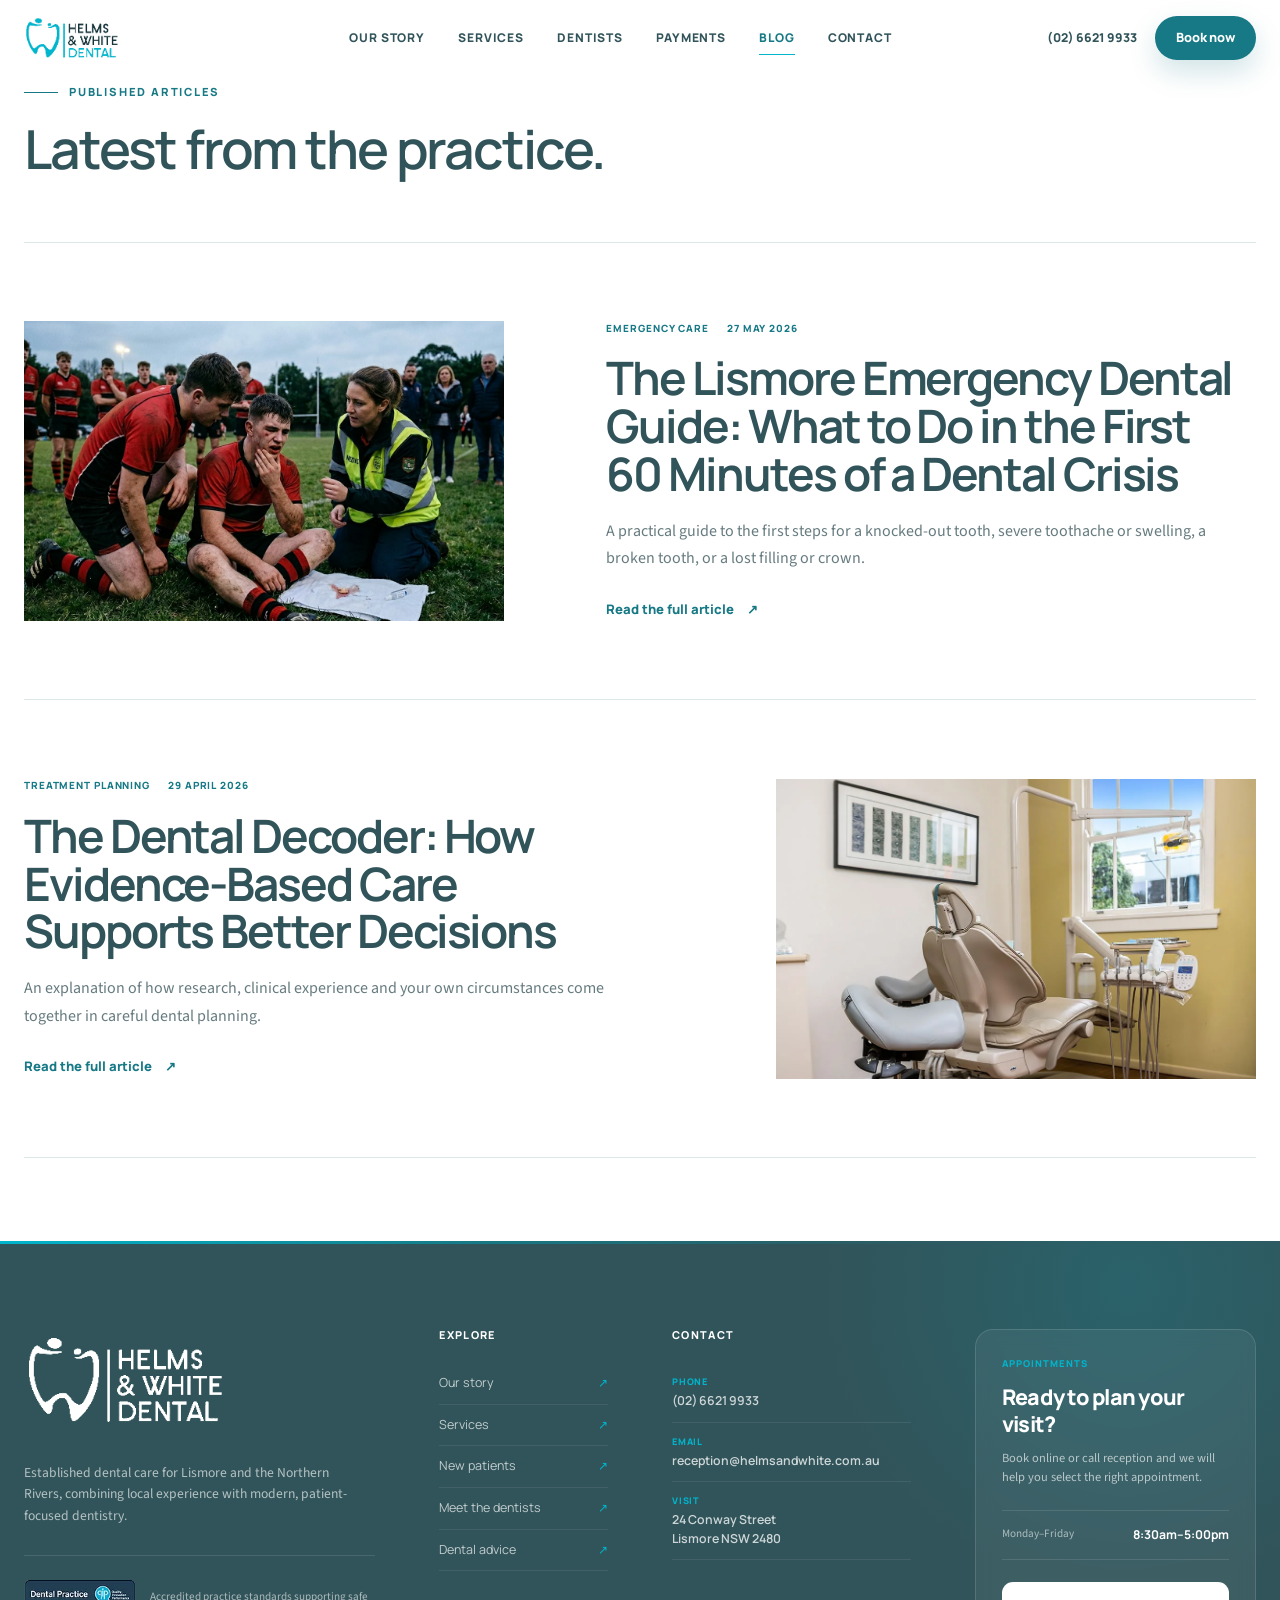
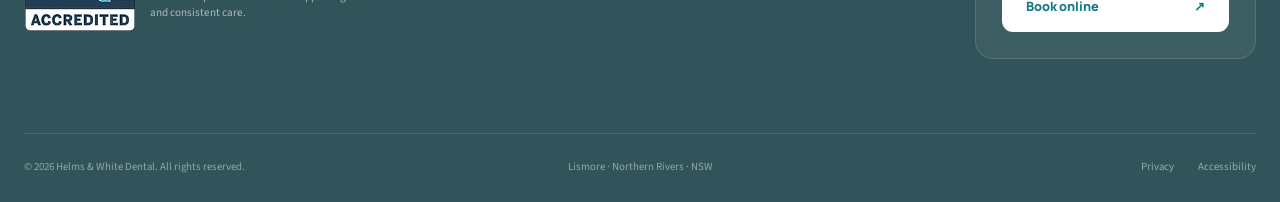
==== pages/blog.html @ 9ce8927b "content: completed the pages" ====
<!doctype html>
<html lang="en-AU">
  <head>
    <meta charset="utf-8" />
    <meta name="viewport" content="width=device-width, initial-scale=1" />

    <meta
      name="description"
      content="Read practical dental articles from Helms & White Dental in Lismore, including emergency guidance and an explanation of evidence-based dental care."
    />
    <meta name="theme-color" content="#ffffff" />

    <title>Dental Articles | Helms &amp; White Dental</title>

    <link rel="preconnect" href="https://fonts.googleapis.com" />
    <link rel="preconnect" href="https://fonts.gstatic.com" crossorigin />
    <link
      href="https://fonts.googleapis.com/css2?family=Manrope:wght@500;600;700;800&amp;family=Source+Sans+3:wght@400;500;600;700&amp;display=swap"
      rel="stylesheet"
    />

    <link
      rel="preload"
      as="image"
      href="../assets/images/blog/emergency-dental-guide.png"
      type="image/png"
    />

    <link rel="stylesheet" href="../assets/css/main.css" />
    <link rel="stylesheet" href="../assets/css/pages/blog.css" />

    <script type="application/ld+json">
      {
        "@context": "https://schema.org",
        "@type": "Blog",
        "name": "Helms & White Dental Articles",
        "url": "https://helmsandwhite.com.au/blog/",
        "publisher": {
          "@type": "Dentist",
          "name": "Helms & White Dental",
          "telephone": "+61 2 6621 9933"
        },
        "blogPost": [
          {
            "@type": "BlogPosting",
            "headline": "The Lismore Emergency Dental Guide",
            "datePublished": "2026-05-27",
            "url": "https://helmsandwhite.com.au/blog/emergency-dental-guide/"
          },
          {
            "@type": "BlogPosting",
            "headline": "The Dental Decoder: Understanding Evidence-Based Care",
            "datePublished": "2026-04-29",
            "url": "https://helmsandwhite.com.au/blog/evidence-based-care/"
          }
        ]
      }
    </script>
  </head>

  <body class="page-blog page-blog-index">
    <a class="skip-link" href="#main-content">Skip to main content</a>

    <header class="site-header" data-js="site-header">
      <div class="container site-header__inner">
        <a
          class="site-header__brand"
          href="../index.html"
          aria-label="Helms and White Dental home"
        >
          <img
            src="../assets/images/brand/logo-primary.png"
            alt="Helms &amp; White Dental"
            width="251"
            height="124"
          />
        </a>

        <button
          class="site-header__menu-toggle"
          type="button"
          aria-controls="site-navigation"
          aria-expanded="false"
          aria-label="Open navigation"
          data-js="menu-toggle"
        >
          <span class="sr-only">Toggle navigation</span>
          <span></span>
          <span></span>
          <span></span>
        </button>

        <nav
          class="site-nav"
          id="site-navigation"
          aria-label="Primary navigation"
          data-js="site-nav"
        >
          <a href="our-story.html">Our story</a>
          <a href="services.html">Services</a>
          <a href="dentists.html">Dentists</a>
          <a href="payments.html">Payments</a>
          <a href="blog.html" aria-current="page">Blog</a>
          <a href="contact.html">Contact</a>
        </nav>

        <div class="site-header__actions">
          <a
            class="site-header__phone"
            href="tel:+61266219933"
            aria-label="Call Helms and White Dental"
          >
            (02) 6621 9933
          </a>

          <a
            class="button button--primary site-header__cta"
            href="https://booking.au.hsone.app/soe/new?pid=AULHL01"
          >
            Book now
          </a>
        </div>
      </div>
    </header>

    <main id="main-content">
    

      <section
        class="section blog-index"
        aria-labelledby="published-articles-title"
      >
        <div class="container">
          <header class="blog-index__header">
            <p class="eyebrow">
              <span></span>
              Published articles
            </p>

            <h2 id="published-articles-title">Latest from the practice.</h2>
          </header>

          <div class="blog-index__list">
            <article class="blog-preview">
              <a
                class="blog-preview__media"
                href="blog/emergency-dental-guide.html"
                aria-label="Read the Lismore Emergency Dental Guide"
              >
                <img
                  src="../assets/images/home/blog/emergency-dental-guide.webp"
                  alt="Dental emergency guidance from Helms and White Dental"
                  width="1024"
                  height="559"
                />
              </a>

              <div class="blog-preview__content">
                <div class="blog-preview__meta">
                  <span>Emergency care</span>
                  <time datetime="2026-05-27">27 May 2026</time>
                </div>

                <h3>
                  <a href="blog/emergency-dental-guide.html">
                    The Lismore Emergency Dental Guide: What to Do in the First
                    60 Minutes of a Dental Crisis
                  </a>
                </h3>

                <p>
                  A practical guide to the first steps for a knocked-out tooth,
                  severe toothache or swelling, a broken tooth, or a lost
                  filling or crown.
                </p>

                <a class="text-link" href="blog/emergency-dental-guide.html">
                  Read the full article
                  <span aria-hidden="true">↗</span>
                </a>
              </div>
            </article>

            <article class="blog-preview blog-preview--reverse">
              <a
                class="blog-preview__media"
                href="blog/evidence-based-care.html"
                aria-label="Read about evidence-based dental care"
              >
                <img
                  src="../assets/images/home/blog/evidence-based-care.webp"
                  alt="Dentist explaining evidence-based treatment options"
                  width="1024"
                  height="683"
                  loading="lazy"
                  decoding="async"
                />
              </a>

              <div class="blog-preview__content">
                <div class="blog-preview__meta">
                  <span>Treatment planning</span>
                  <time datetime="2026-04-29">29 April 2026</time>
                </div>

                <h3>
                  <a href="blog/evidence-based-care.html">
                    The Dental Decoder: How Evidence-Based Care Supports Better
                    Decisions
                  </a>
                </h3>

                <p>
                  An explanation of how research, clinical experience and your
                  own circumstances come together in careful dental planning.
                </p>

                <a class="text-link" href="blog/evidence-based-care.html">
                  Read the full article
                  <span aria-hidden="true">↗</span>
                </a>
              </div>
            </article>
          </div>
        </div>
      </section>
    </main>

    <footer class="site-footer">
      <div class="container site-footer__main">
        <div class="site-footer__brand">
          <a
            class="site-footer__logo"
            href="../index.html"
            aria-label="Helms and White Dental home"
          >
            <img
              src="../assets/images/brand/logo-reversed.png"
              alt="Helms &amp; White Dental"
              width="251"
              height="124"
            />
          </a>

          <p>
            Established dental care for Lismore and the Northern Rivers,
            combining local experience with modern, patient-focused dentistry.
          </p>

          <div class="site-footer__accreditation">
            <img
              src="../assets/images/brand/accreditation-badge.png"
              alt="Dental Practice Accredited by Quality Innovation Performance"
              width="162"
              height="79"
              loading="lazy"
              decoding="async"
            />
            <span>
              Accredited practice standards supporting safe and consistent care.
            </span>
          </div>
        </div>

        <nav class="site-footer__links" aria-label="Footer navigation">
          <h2>Explore</h2>

          <a href="our-story.html">
            <span>Our story</span>
            <i aria-hidden="true">↗</i>
          </a>

          <a href="services.html">
            <span>Services</span>
            <i aria-hidden="true">↗</i>
          </a>

          <a href="../index.html#new-patients">
            <span>New patients</span>
            <i aria-hidden="true">↗</i>
          </a>

          <a href="dentists.html">
            <span>Meet the dentists</span>
            <i aria-hidden="true">↗</i>
          </a>

          <a href="blog.html">
            <span>Dental advice</span>
            <i aria-hidden="true">↗</i>
          </a>
        </nav>

        <div class="site-footer__contact">
          <h2>Contact</h2>

          <a href="tel:+61266219933">
            <small>Phone</small>
            <strong>(02) 6621 9933</strong>
          </a>

          <a href="mailto:reception@helmsandwhite.com.au">
            <small>Email</small>
            <strong>reception@helmsandwhite.com.au</strong>
          </a>

          <a
            href="https://maps.google.com/?q=24+Conway+Street+Lismore+NSW+2480"
            target="_blank"
            rel="noopener"
          >
            <small>Visit</small>
            <strong>
              24 Conway Street<br />
              Lismore NSW 2480
            </strong>
          </a>
        </div>

        <div class="site-footer__booking">
          <p class="site-footer__booking-label">Appointments</p>
          <h2>Ready to plan your visit?</h2>
          <p>
            Book online or call reception and we will help you select the right
            appointment.
          </p>

          <div class="site-footer__hours">
            <span>Monday–Friday</span>
            <strong>8:30am–5:00pm</strong>
          </div>

          <a
            class="button button--white button--full"
            href="https://booking.au.hsone.app/soe/new?pid=AULHL01"
          >
            Book online
            <span aria-hidden="true">↗</span>
          </a>
        </div>
      </div>

      <div class="container site-footer__bottom">
        <p>
          © <span id="current-year" data-js="current-year">2026</span>
          Helms &amp; White Dental. All rights reserved.
        </p>

        <p class="site-footer__location">Lismore · Northern Rivers · NSW</p>

        <div class="site-footer__legal">
          <a href="#">Privacy</a>
          <a href="#">Accessibility</a>
        </div>
      </div>
    </footer>

    <div class="mobile-actions" aria-label="Quick booking actions">
      <a href="tel:+61266219933">Call clinic</a>
      <a href="https://booking.au.hsone.app/soe/new?pid=AULHL01">
        Book online
      </a>
    </div>

    <script src="../assets/js/site.js" defer></script>
  </body>
</html>
---- assets/css/main.css ----
@import url("./base/foundation.css");
@import url("./components/ui.css");
@import url("./layout/header.css");
@import url("./layout/footer.css");
@import url("./utilities/accessibility.css");
---- assets/css/pages/blog.css ----
@import url("./blog/page.css");
@import url("./blog/index.css");
@import url("./blog/article.css");
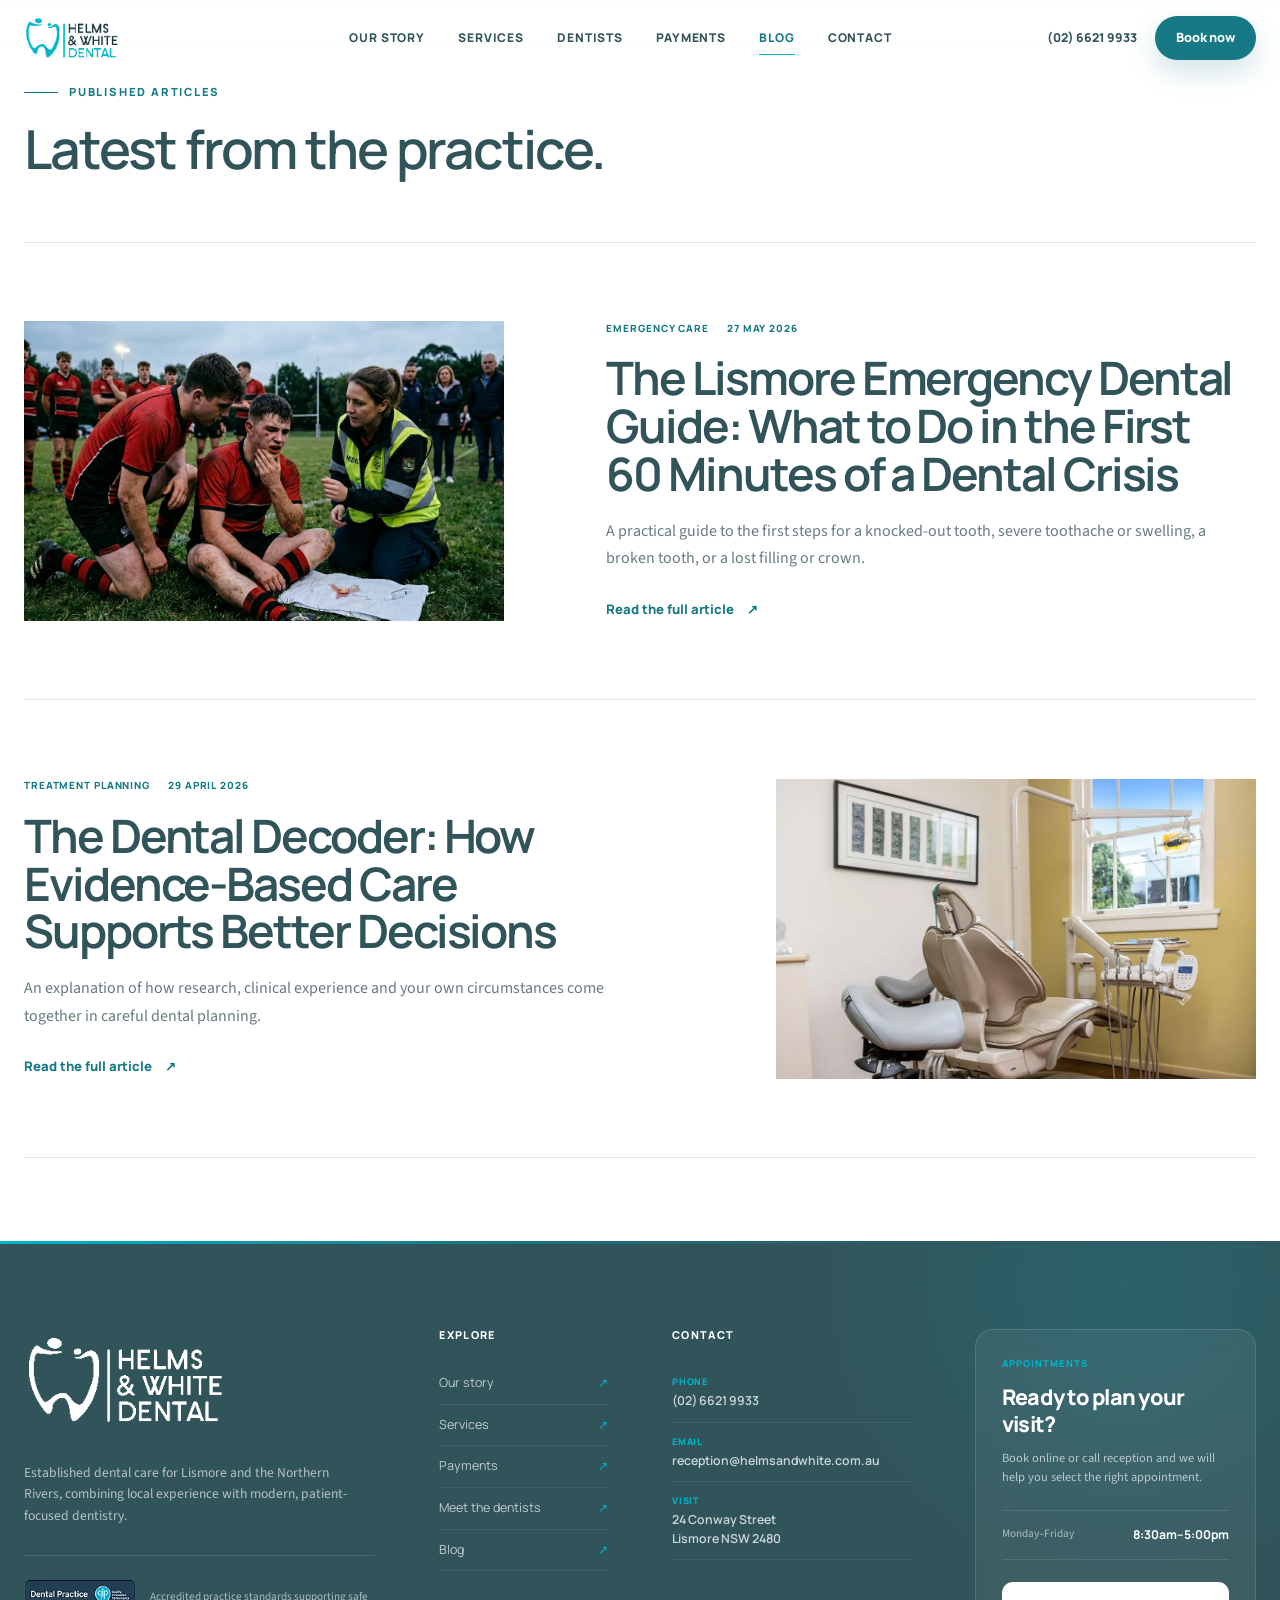
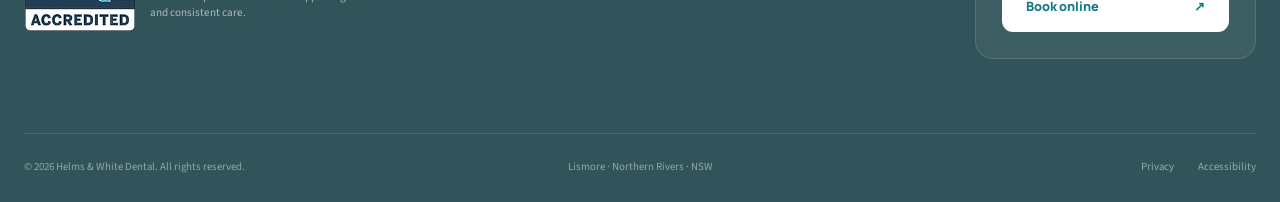
==== commit 57034221: "fix: correct CTA links and update website images" ====
--- a/pages/blog.html
+++ b/pages/blog.html
@@ -115,7 +115,7 @@
 
           <a
             class="button button--primary site-header__cta"
-            href="https://booking.au.hsone.app/soe/new?pid=AULHL01"
+            href="booking.html"
           >
             Book now
           </a>
@@ -230,93 +230,81 @@
       <div class="container site-footer__main">
         <div class="site-footer__brand">
           <a
+            aria-label="Helms and White Dental home"
             class="site-footer__logo"
-            href="../index.html"
-            aria-label="Helms and White Dental home"
+            href="#top"
           >
             <img
+              alt="Helms &amp; White Dental"
+              height="124"
               src="../assets/images/brand/logo-reversed.png"
-              alt="Helms &amp; White Dental"
               width="251"
-              height="124"
             />
           </a>
-
           <p>
             Established dental care for Lismore and the Northern Rivers,
             combining local experience with modern, patient-focused dentistry.
           </p>
-
           <div class="site-footer__accreditation">
             <img
-              src="../assets/images/brand/accreditation-badge.png"
               alt="Dental Practice Accredited by Quality Innovation Performance"
-              width="162"
+              decoding="async"
               height="79"
               loading="lazy"
-              decoding="async"
+              src="../assets/images/brand/accreditation-badge.png"
+              width="162"
             />
             <span>
               Accredited practice standards supporting safe and consistent care.
             </span>
           </div>
         </div>
-
-        <nav class="site-footer__links" aria-label="Footer navigation">
+        <nav aria-label="Footer navigation" class="site-footer__links">
           <h2>Explore</h2>
-
           <a href="our-story.html">
-            <span>Our story</span>
-            <i aria-hidden="true">↗</i>
-          </a>
-
+            <span> Our story </span>
+            <i aria-hidden="true"> ↗ </i>
+          </a>
           <a href="services.html">
-            <span>Services</span>
-            <i aria-hidden="true">↗</i>
-          </a>
-
-          <a href="../index.html#new-patients">
-            <span>New patients</span>
-            <i aria-hidden="true">↗</i>
-          </a>
-
+            <span> Services </span>
+            <i aria-hidden="true"> ↗ </i>
+          </a>
+          <a href="payments.html">
+            <span> Payments </span>
+            <i aria-hidden="true"> ↗ </i>
+          </a>
           <a href="dentists.html">
-            <span>Meet the dentists</span>
-            <i aria-hidden="true">↗</i>
-          </a>
-
+            <span> Meet the dentists </span>
+            <i aria-hidden="true"> ↗ </i>
+          </a>
           <a href="blog.html">
-            <span>Dental advice</span>
-            <i aria-hidden="true">↗</i>
+            <span> Blog </span>
+            <i aria-hidden="true"> ↗ </i>
           </a>
         </nav>
-
         <div class="site-footer__contact">
           <h2>Contact</h2>
-
           <a href="tel:+61266219933">
-            <small>Phone</small>
-            <strong>(02) 6621 9933</strong>
-          </a>
-
+            <small> Phone </small>
+            <strong> (02) 6621 9933 </strong>
+          </a>
           <a href="mailto:reception@helmsandwhite.com.au">
-            <small>Email</small>
-            <strong>reception@helmsandwhite.com.au</strong>
-          </a>
-
+            <small> Email </small>
+            <strong> reception@helmsandwhite.com.au </strong>
+          </a>
           <a
             href="https://maps.google.com/?q=24+Conway+Street+Lismore+NSW+2480"
+            rel="noopener"
             target="_blank"
-            rel="noopener"
-          >
-            <small>Visit</small>
+          >
+            <small> Visit </small>
             <strong>
-              24 Conway Street<br />
+              24 Conway Street
+              <br />
               Lismore NSW 2480
             </strong>
           </a>
         </div>
-
         <div class="site-footer__booking">
           <p class="site-footer__booking-label">Appointments</p>
           <h2>Ready to plan your visit?</h2>
@@ -324,40 +312,35 @@
             Book online or call reception and we will help you select the right
             appointment.
           </p>
-
           <div class="site-footer__hours">
-            <span>Monday–Friday</span>
-            <strong>8:30am–5:00pm</strong>
+            <span> Monday–Friday </span>
+            <strong> 8:30am–5:00pm </strong>
           </div>
-
           <a
             class="button button--white button--full"
-            href="https://booking.au.hsone.app/soe/new?pid=AULHL01"
+            href="booking.html"
           >
             Book online
-            <span aria-hidden="true">↗</span>
+            <span aria-hidden="true"> ↗ </span>
           </a>
         </div>
       </div>
-
       <div class="container site-footer__bottom">
         <p>
-          © <span id="current-year" data-js="current-year">2026</span>
+          ©
+          <span data-js="current-year" id="current-year"> 2026 </span>
           Helms &amp; White Dental. All rights reserved.
         </p>
-
         <p class="site-footer__location">Lismore · Northern Rivers · NSW</p>
-
         <div class="site-footer__legal">
-          <a href="#">Privacy</a>
-          <a href="#">Accessibility</a>
+          <a href="privacy.html"> Privacy </a>
+          <a href="accessibility.html"> Accessibility </a>
         </div>
       </div>
     </footer>
-
-    <div class="mobile-actions" aria-label="Quick booking actions">
-      <a href="tel:+61266219933">Call clinic</a>
-      <a href="https://booking.au.hsone.app/soe/new?pid=AULHL01">
+    <div aria-label="Quick booking actions" class="mobile-actions">
+      <a href="tel:+61266219933"> Call clinic </a>
+      <a href="booking.html">
         Book online
       </a>
     </div>
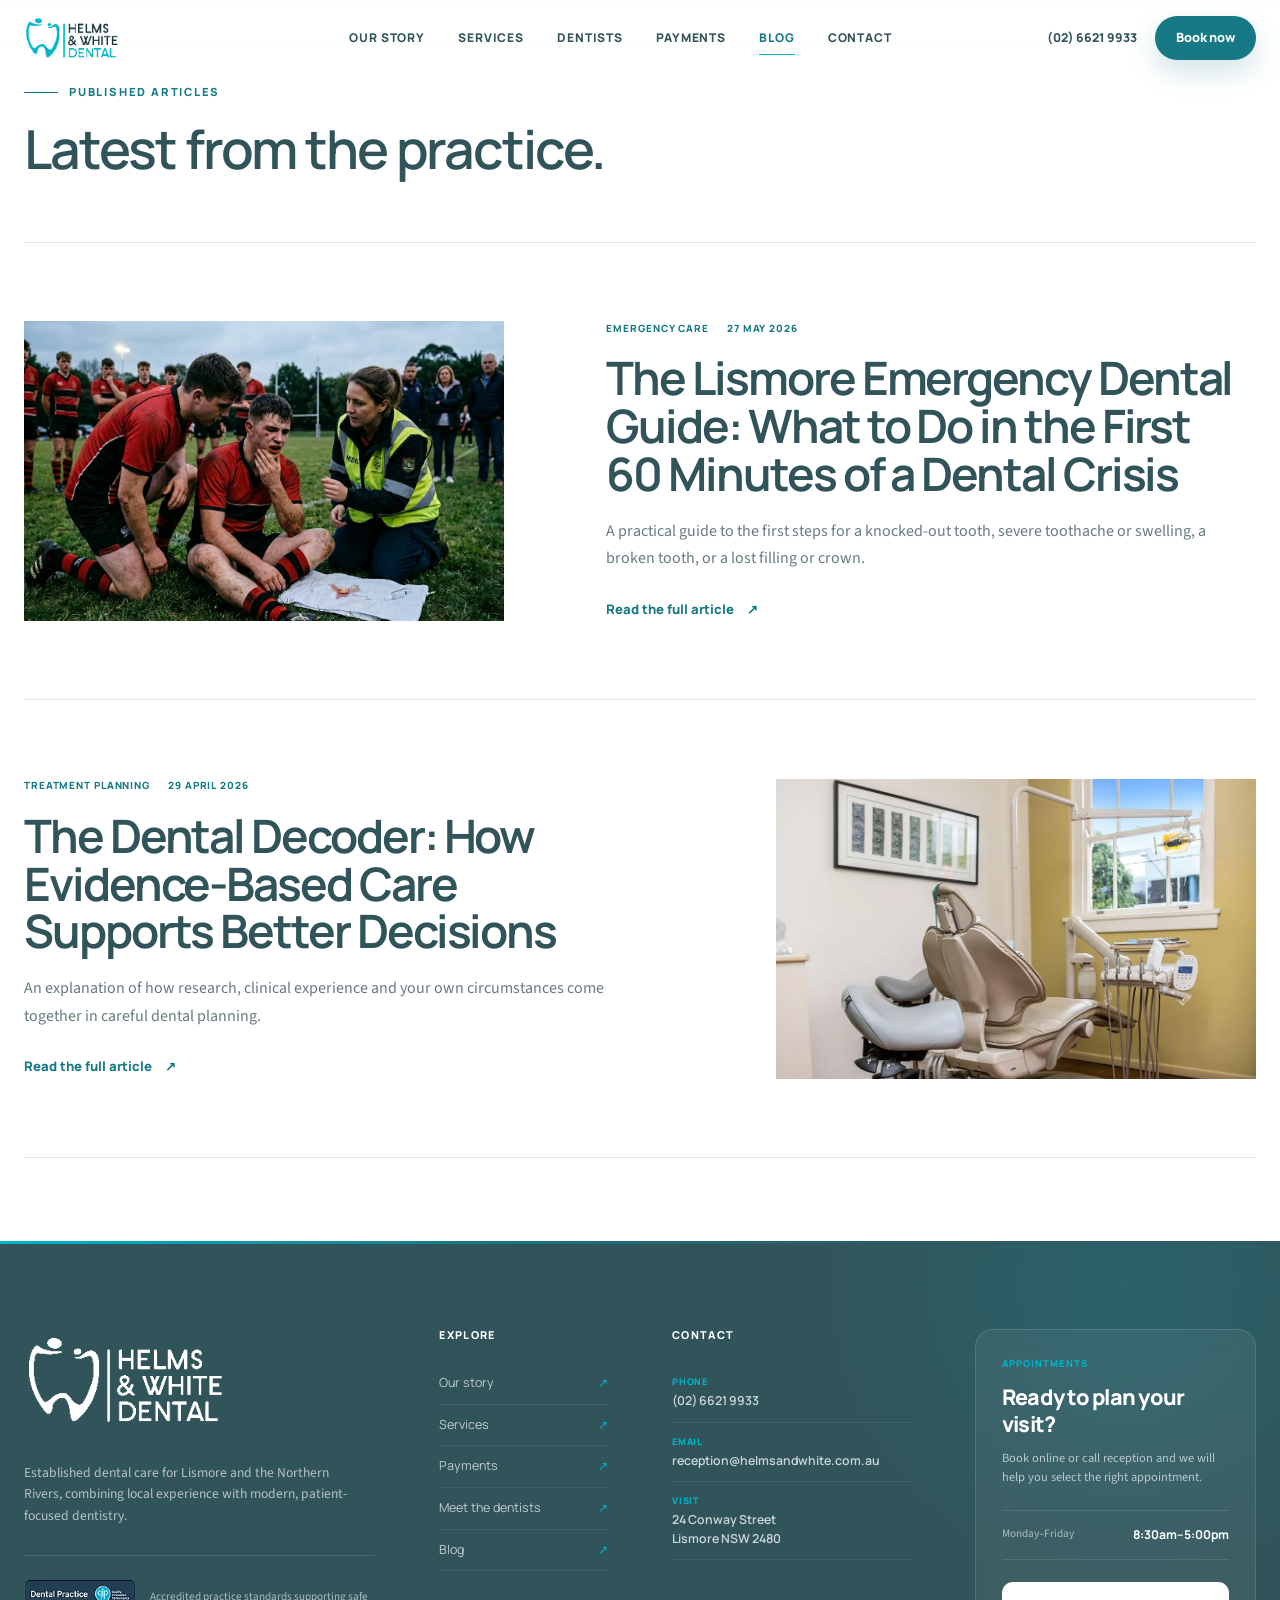
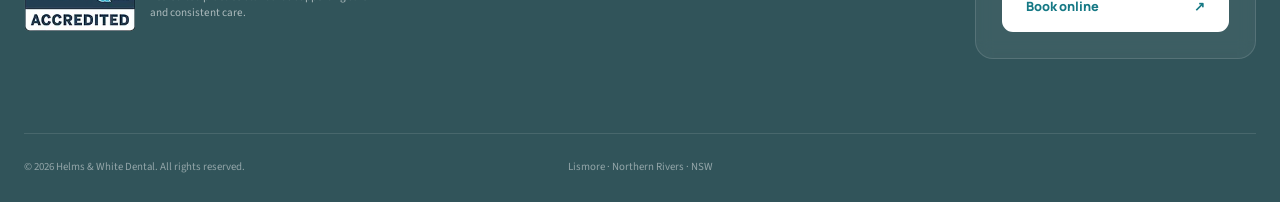
==== commit 77582ccb: "refactor: seo opt" ====
--- a/pages/blog.html
+++ b/pages/blog.html
@@ -10,7 +10,8 @@
     />
     <meta name="theme-color" content="#ffffff" />
 
-    <title>Dental Articles | Helms &amp; White Dental</title>
+    <title>Dental Articles &amp; Advice | Helms &amp; White Dental Lismore</title>
+    <link rel="canonical" href="https://helmsandwhite.com.au/pages/blog.html" />
 
     <link rel="preconnect" href="https://fonts.googleapis.com" />
     <link rel="preconnect" href="https://fonts.gstatic.com" crossorigin />
@@ -22,8 +23,8 @@
     <link
       rel="preload"
       as="image"
-      href="../assets/images/blog/emergency-dental-guide.png"
-      type="image/png"
+      href="../assets/images/home/blog/emergency-dental-guide.webp"
+      type="image/webp"
     />
 
     <link rel="stylesheet" href="../assets/css/main.css" />
@@ -34,7 +35,7 @@
         "@context": "https://schema.org",
         "@type": "Blog",
         "name": "Helms & White Dental Articles",
-        "url": "https://helmsandwhite.com.au/blog/",
+        "url": "https://helmsandwhite.com.au/pages/blog.html",
         "publisher": {
           "@type": "Dentist",
           "name": "Helms & White Dental",
@@ -45,13 +46,13 @@
             "@type": "BlogPosting",
             "headline": "The Lismore Emergency Dental Guide",
             "datePublished": "2026-05-27",
-            "url": "https://helmsandwhite.com.au/blog/emergency-dental-guide/"
+            "url": "https://helmsandwhite.com.au/pages/blog/emergency-dental-guide.html"
           },
           {
             "@type": "BlogPosting",
             "headline": "The Dental Decoder: Understanding Evidence-Based Care",
             "datePublished": "2026-04-29",
-            "url": "https://helmsandwhite.com.au/blog/evidence-based-care/"
+            "url": "https://helmsandwhite.com.au/pages/blog/evidence-based-care.html"
           }
         ]
       }
@@ -65,7 +66,7 @@
       <div class="container site-header__inner">
         <a
           class="site-header__brand"
-          href="../index.html"
+          href="/"
           aria-label="Helms and White Dental home"
         >
           <img
@@ -333,8 +334,6 @@
         </p>
         <p class="site-footer__location">Lismore · Northern Rivers · NSW</p>
         <div class="site-footer__legal">
-          <a href="privacy.html"> Privacy </a>
-          <a href="accessibility.html"> Accessibility </a>
         </div>
       </div>
     </footer>
